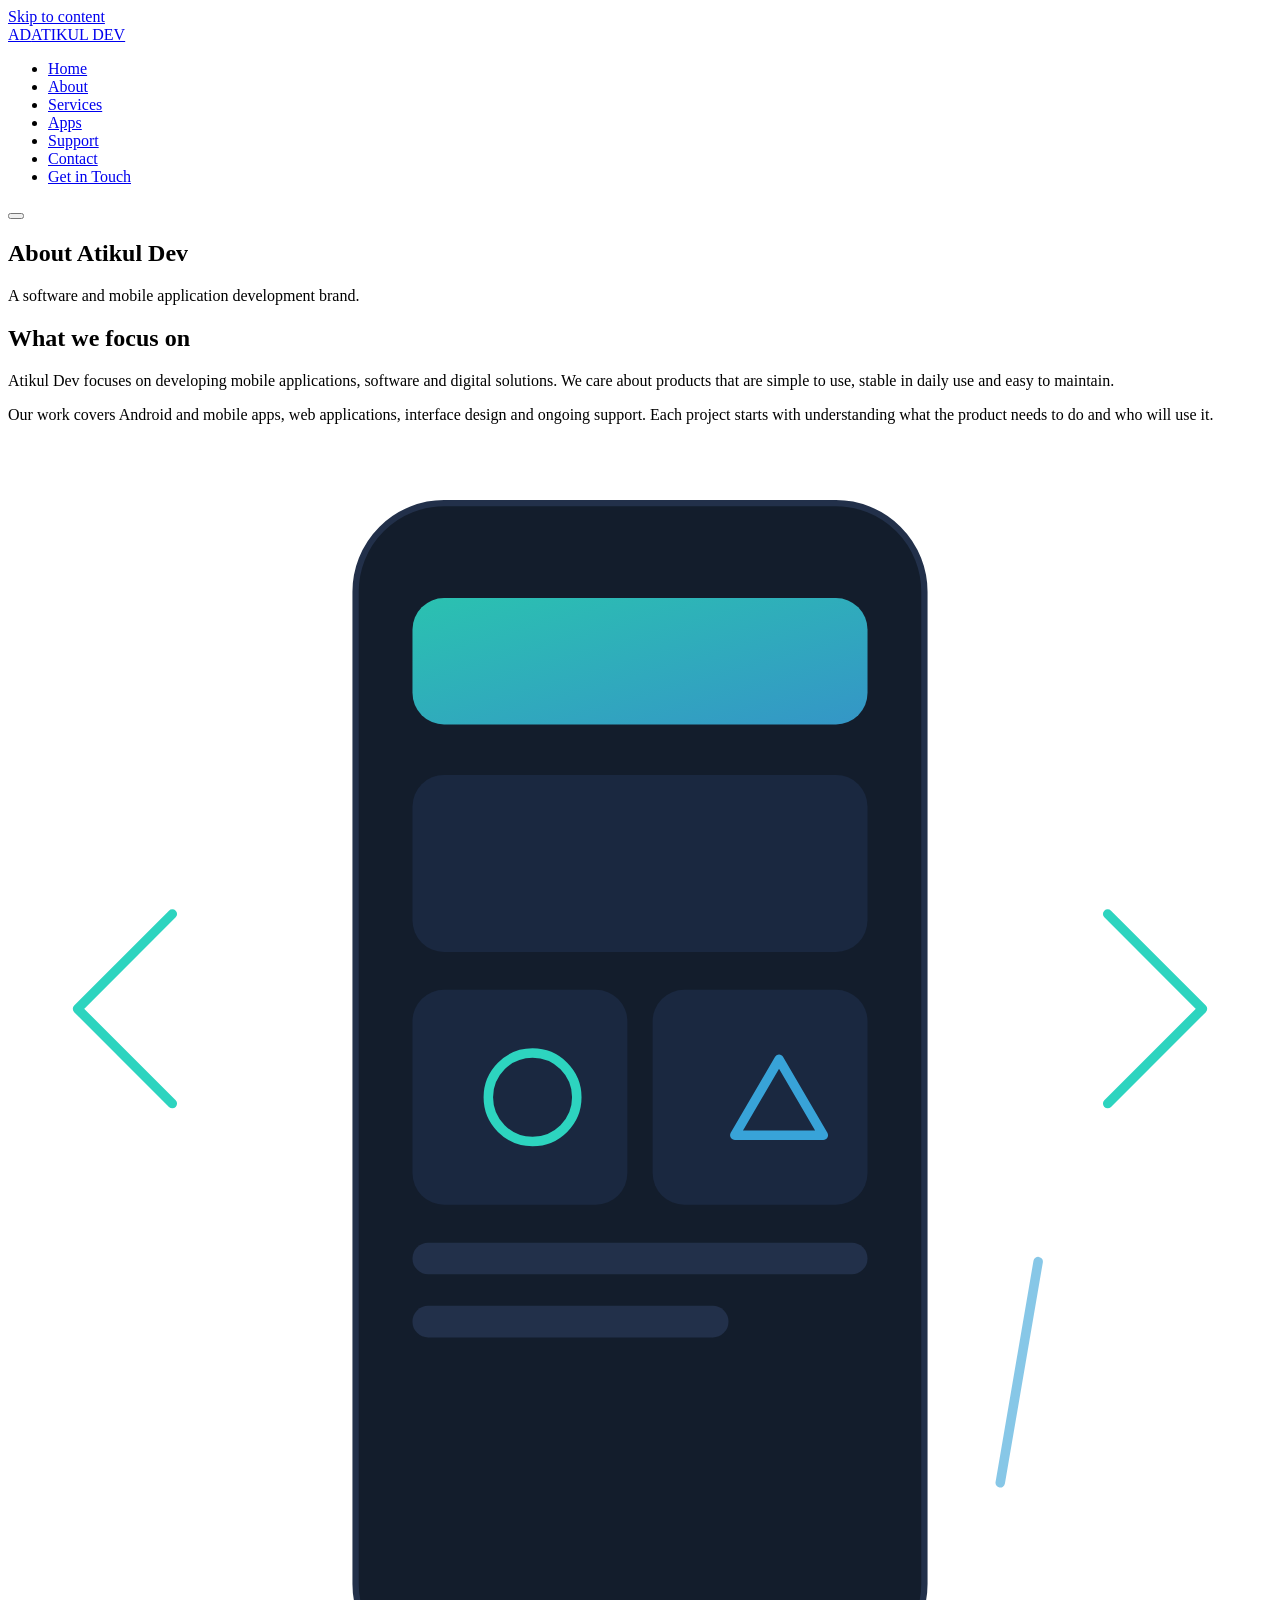
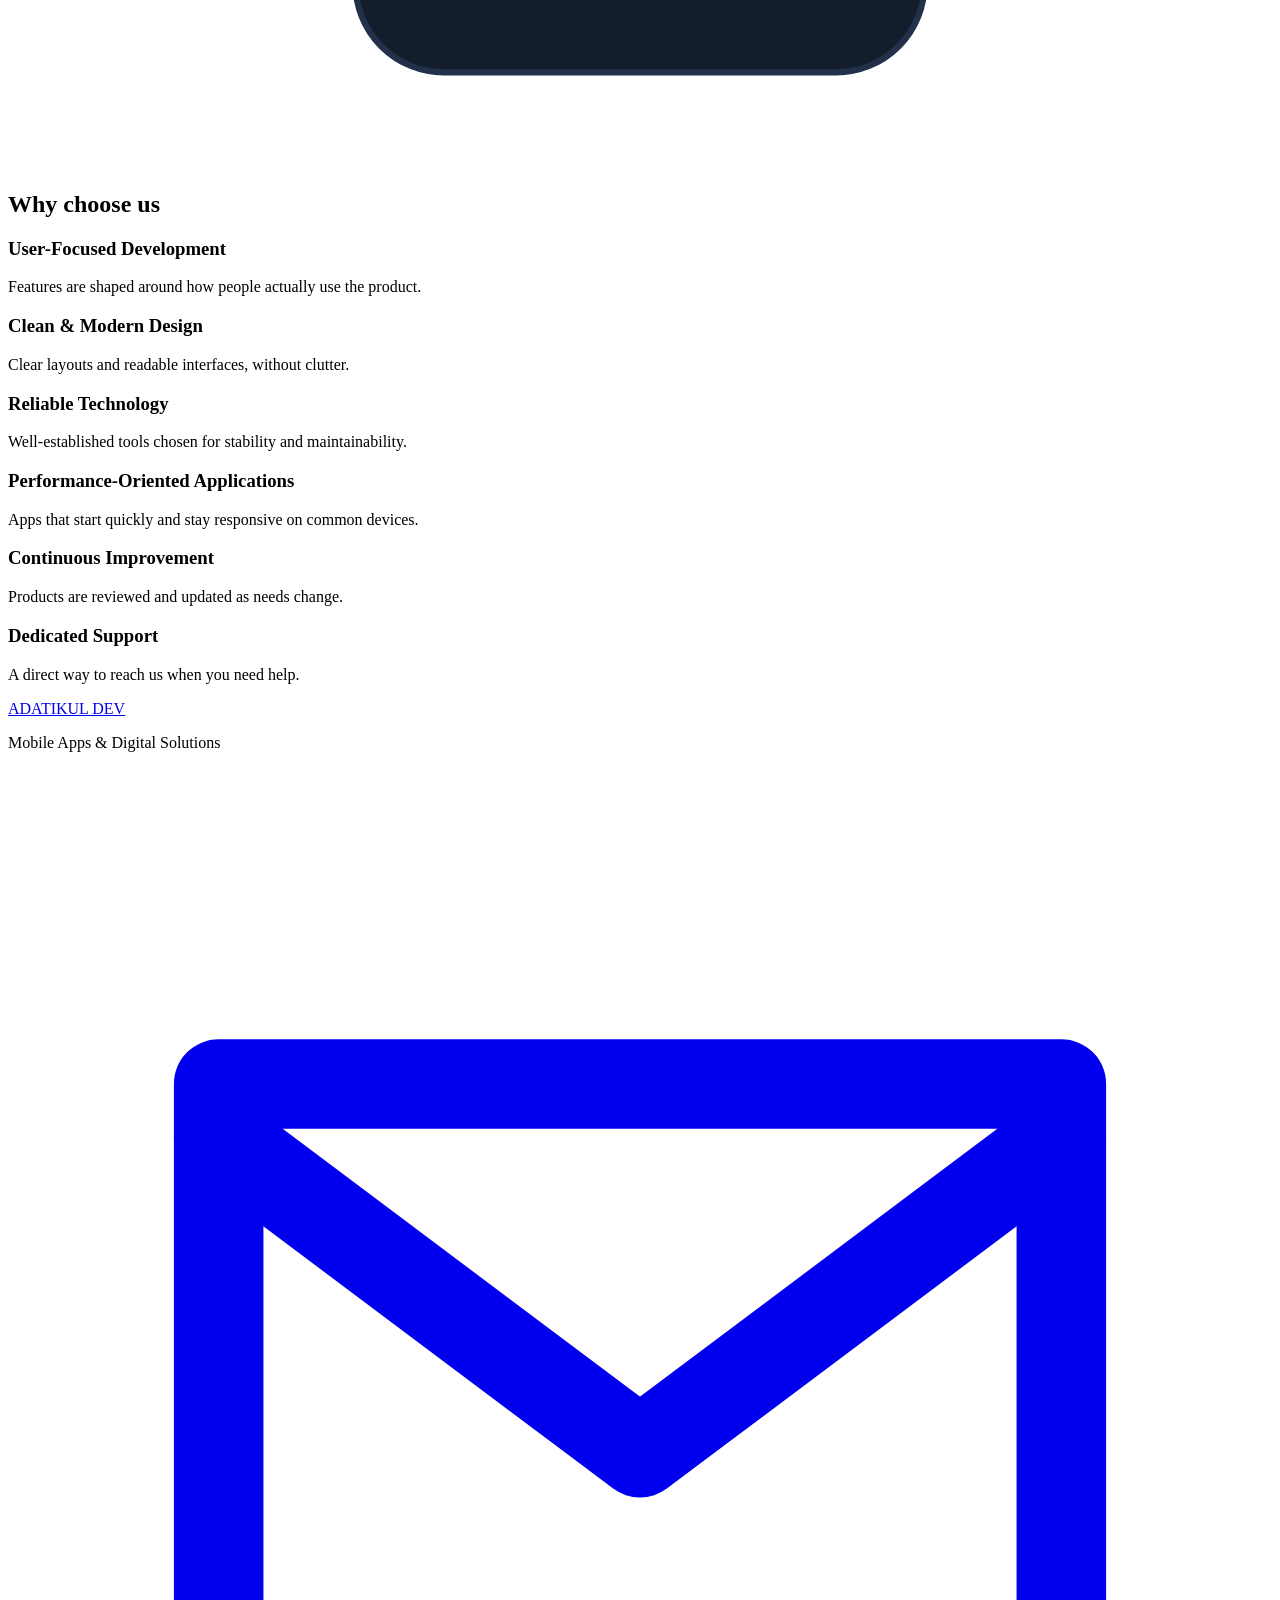
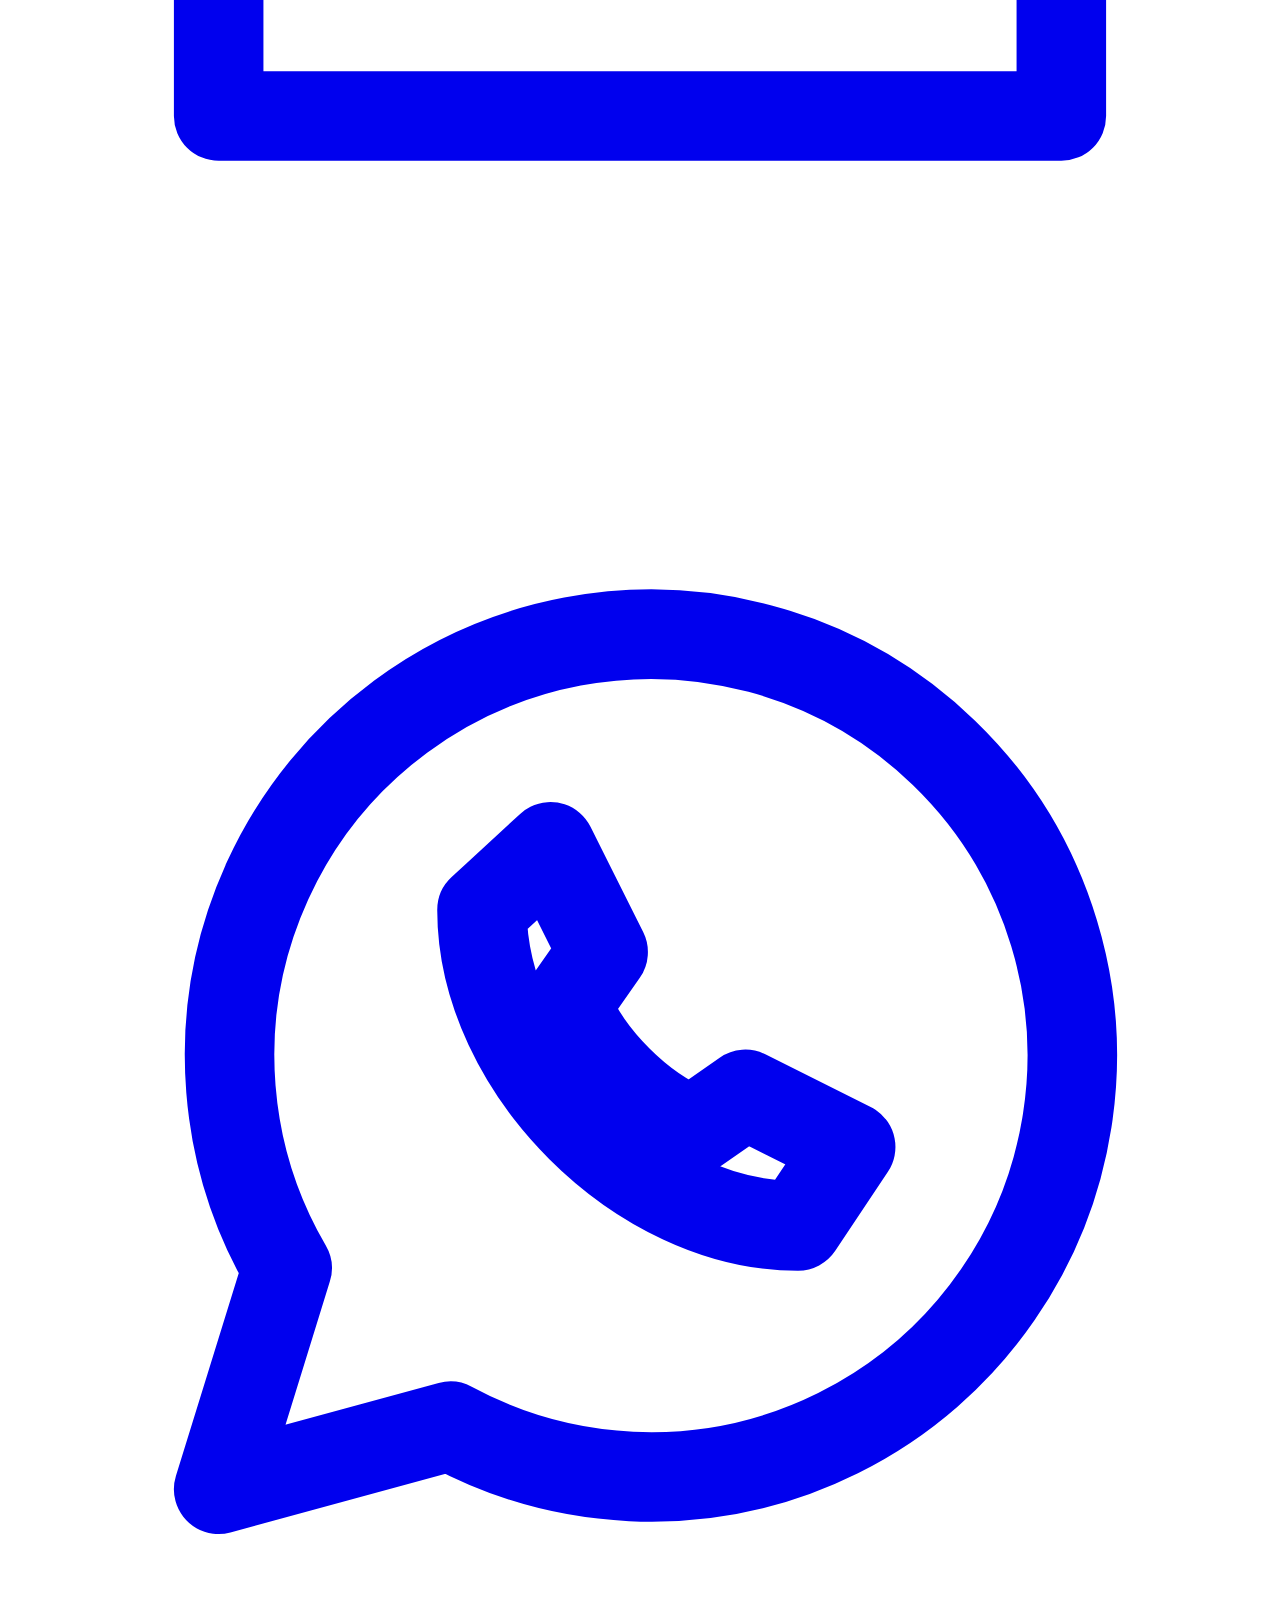
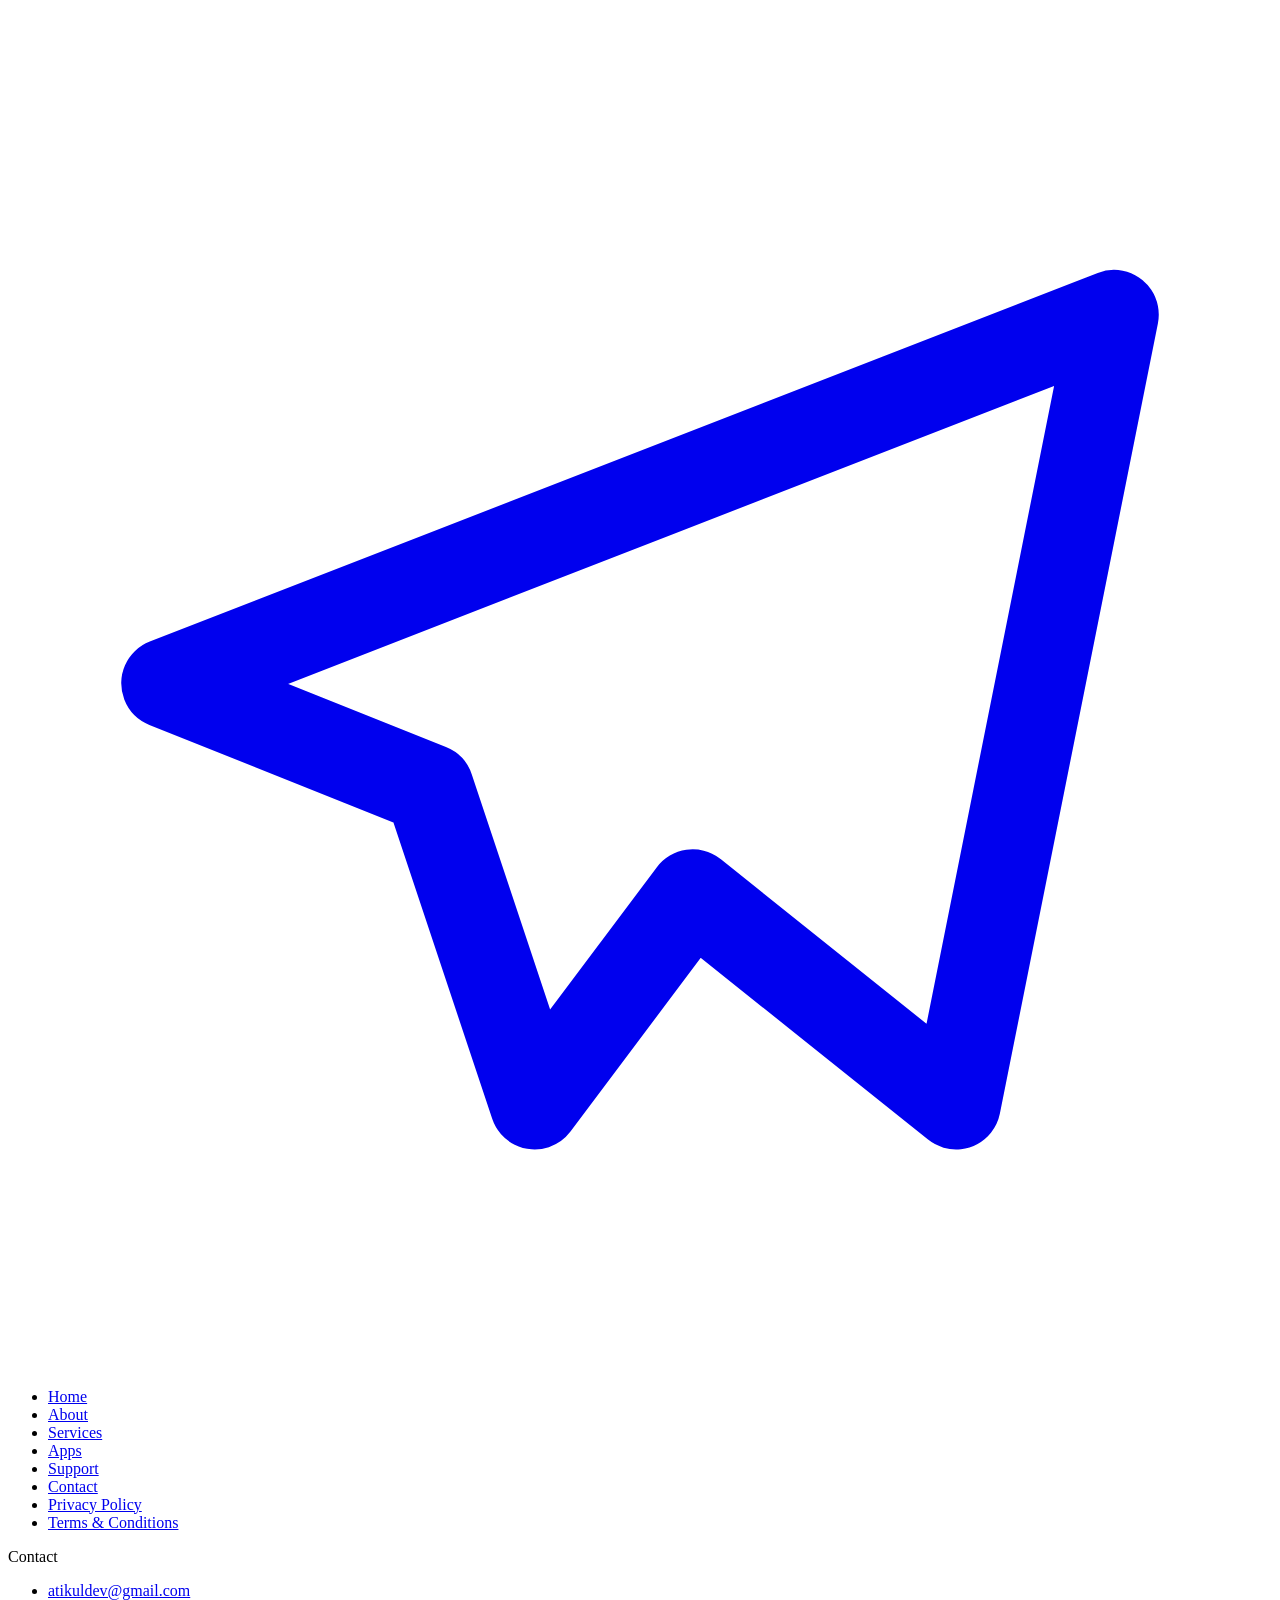
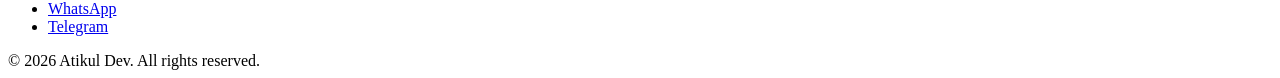
==== about.html @ 0af3aced "Add files via upload" ====
<!DOCTYPE html>
<html lang="en">
<head>
<meta charset="UTF-8">
<meta name="viewport" content="width=device-width, initial-scale=1">
<title>About Atikul Dev | Atikul Dev</title>
<meta name="description" content="Learn about Atikul Dev, a software and mobile application development brand.">
<link rel="canonical" href="https://YOUR_DOMAIN/about.html">
<meta property="og:type" content="website"><meta property="og:site_name" content="Atikul Dev">
<meta property="og:title" content="About Atikul Dev | Atikul Dev"><meta property="og:description" content="Learn about Atikul Dev, a software and mobile application development brand.">
<meta property="og:url" content="https://YOUR_DOMAIN/about.html">
<meta name="theme-color" content="#0b111a">
<link rel="icon" href="favicon.ico" sizes="any"><link rel="icon" href="assets/icons/favicon.svg" type="image/svg+xml">
<link rel="stylesheet" href="assets/css/style.css">
</head>
<body>
<a class="skip" href="#main">Skip to content</a>
<header class="site-header"><div class="wrap bar">
<a class="logo" href="index.html" aria-label="Atikul Dev home"><span class="mark" aria-hidden="true">AD</span>ATIKUL DEV</a>
<nav aria-label="Main navigation"><ul id="menu" class="menu"><li><a href="index.html">Home</a></li><li><a href="about.html" aria-current="page">About</a></li><li><a href="services.html">Services</a></li><li><a href="apps.html">Apps</a></li><li><a href="support.html">Support</a></li><li><a href="contact.html">Contact</a></li><li class="menu-cta"><a class="btn btn-sm" href="contact.html">Get in Touch</a></li></ul></nav>
<button class="burger" id="burger" aria-label="Open menu" aria-expanded="false" aria-controls="menu"><span></span><span></span><span></span></button>
</div></header>
<main id="main">

<section class="page-head"><div class="wrap"><h1>About Atikul Dev</h1><p class="lead">A software and mobile application development brand.</p></div></section>
<section class="section"><div class="wrap two"><div><h2>What we focus on</h2>
<p>Atikul Dev focuses on developing mobile applications, software and digital solutions. We care about products that are simple to use, stable in daily use and easy to maintain.</p>
<p>Our work covers Android and mobile apps, web applications, interface design and ongoing support. Each project starts with understanding what the product needs to do and who will use it.</p></div>
<div class="panel"><svg class="hero-art" viewBox="0 0 400 420" role="img" aria-label="Abstract illustration of a mobile app interface and code"><defs><linearGradient id="g" x1="0" y1="0" x2="1" y2="1"><stop offset="0" stop-color="#2dd4bf"/><stop offset="1" stop-color="#38a3d8"/></linearGradient></defs>
<rect x="110" y="20" width="180" height="370" rx="28" fill="#131d2c" stroke="#22304a" stroke-width="2"/><rect x="128" y="50" width="144" height="40" rx="10" fill="url(#g)" opacity=".9"/>
<rect x="128" y="106" width="144" height="56" rx="10" fill="#1a2840"/><rect x="128" y="174" width="68" height="68" rx="10" fill="#1a2840"/><rect x="204" y="174" width="68" height="68" rx="10" fill="#1a2840"/>
<rect x="128" y="254" width="144" height="10" rx="5" fill="#22304a"/><rect x="128" y="274" width="100" height="10" rx="5" fill="#22304a"/><circle cx="166" cy="208" r="14" fill="none" stroke="#2dd4bf" stroke-width="3"/><path d="M230 220l14-24 14 24z" fill="none" stroke="#38a3d8" stroke-width="3" stroke-linejoin="round"/>
<g fill="none" stroke="#2dd4bf" stroke-width="3" stroke-linecap="round" stroke-linejoin="round"><path d="M52 150l-30 30 30 30"/><path d="M348 150l30 30-30 30"/></g><path d="M326 260l-12 70" stroke="#38a3d8" stroke-width="3" stroke-linecap="round" opacity=".6"/></svg></div></div></section>
<section class="section alt" id="why"><div class="wrap"><h2>Why choose us</h2><div class="grid3">
<article class="card"><h3>User-Focused Development</h3><p>Features are shaped around how people actually use the product.</p></article>
<article class="card"><h3>Clean &amp; Modern Design</h3><p>Clear layouts and readable interfaces, without clutter.</p></article>
<article class="card"><h3>Reliable Technology</h3><p>Well-established tools chosen for stability and maintainability.</p></article>
<article class="card"><h3>Performance-Oriented Applications</h3><p>Apps that start quickly and stay responsive on common devices.</p></article>
<article class="card"><h3>Continuous Improvement</h3><p>Products are reviewed and updated as needs change.</p></article>
<article class="card"><h3>Dedicated Support</h3><p>A direct way to reach us when you need help.</p></article></div></div></section>
</main>
<footer class="site-footer"><div class="wrap fgrid">
<div><a class="logo" href="index.html"><span class="mark" aria-hidden="true">AD</span>ATIKUL DEV</a><p class="muted">Mobile Apps &amp; Digital Solutions</p>
<div class="social"><a href="mailto:atikuldev@gmail.com" aria-label="Email"><svg class="ic" viewBox="0 0 24 24" fill="none" stroke="currentColor" stroke-width="1.700" stroke-linecap="round" stroke-linejoin="round" aria-hidden="true"><path d="M4 6h16v12H4z"/><path d="m4 7 8 6 8-6"/></svg></a><a href="https://wa.me/8801632938703" aria-label="WhatsApp" rel="noopener"><svg class="ic" viewBox="0 0 24 24" fill="none" stroke="currentColor" stroke-width="1.700" stroke-linecap="round" stroke-linejoin="round" aria-hidden="true"><path d="M4 20l1.3-4.2A8 8 0 1 1 8.4 18.8z"/><path d="M9 9c0 3 3 6 6 6l1-1.5-2-1-1 .7c-1-.4-2-1.4-2.400-2.400l.7-1-1-2z"/></svg></a><a href="https://t.me/atikuldev" aria-label="Telegram" rel="noopener"><svg class="ic" viewBox="0 0 24 24" fill="none" stroke="currentColor" stroke-width="1.700" stroke-linecap="round" stroke-linejoin="round" aria-hidden="true"><path d="M21 4 3 11l5 2 2 6 3-4 5 4z"/></svg></a></div></div>
<nav aria-label="Footer navigation"><ul class="flinks"><li><a href="index.html">Home</a></li><li><a href="about.html">About</a></li><li><a href="services.html">Services</a></li><li><a href="apps.html">Apps</a></li><li><a href="support.html">Support</a></li><li><a href="contact.html">Contact</a></li><li><a href="privacy-policy.html">Privacy Policy</a></li><li><a href="terms.html">Terms &amp; Conditions</a></li></ul></nav>
<div><p class="fh">Contact</p><ul class="flinks"><li><a href="mailto:atikuldev@gmail.com">atikuldev@gmail.com</a></li><li><a href="https://wa.me/8801632938703" rel="noopener">WhatsApp</a></li><li><a href="https://t.me/atikuldev" rel="noopener">Telegram</a></li></ul></div>
</div><div class="wrap copy">&copy; 2026 Atikul Dev. All rights reserved.</div></footer>
<script src="assets/js/script.js" defer></script>
</body></html>
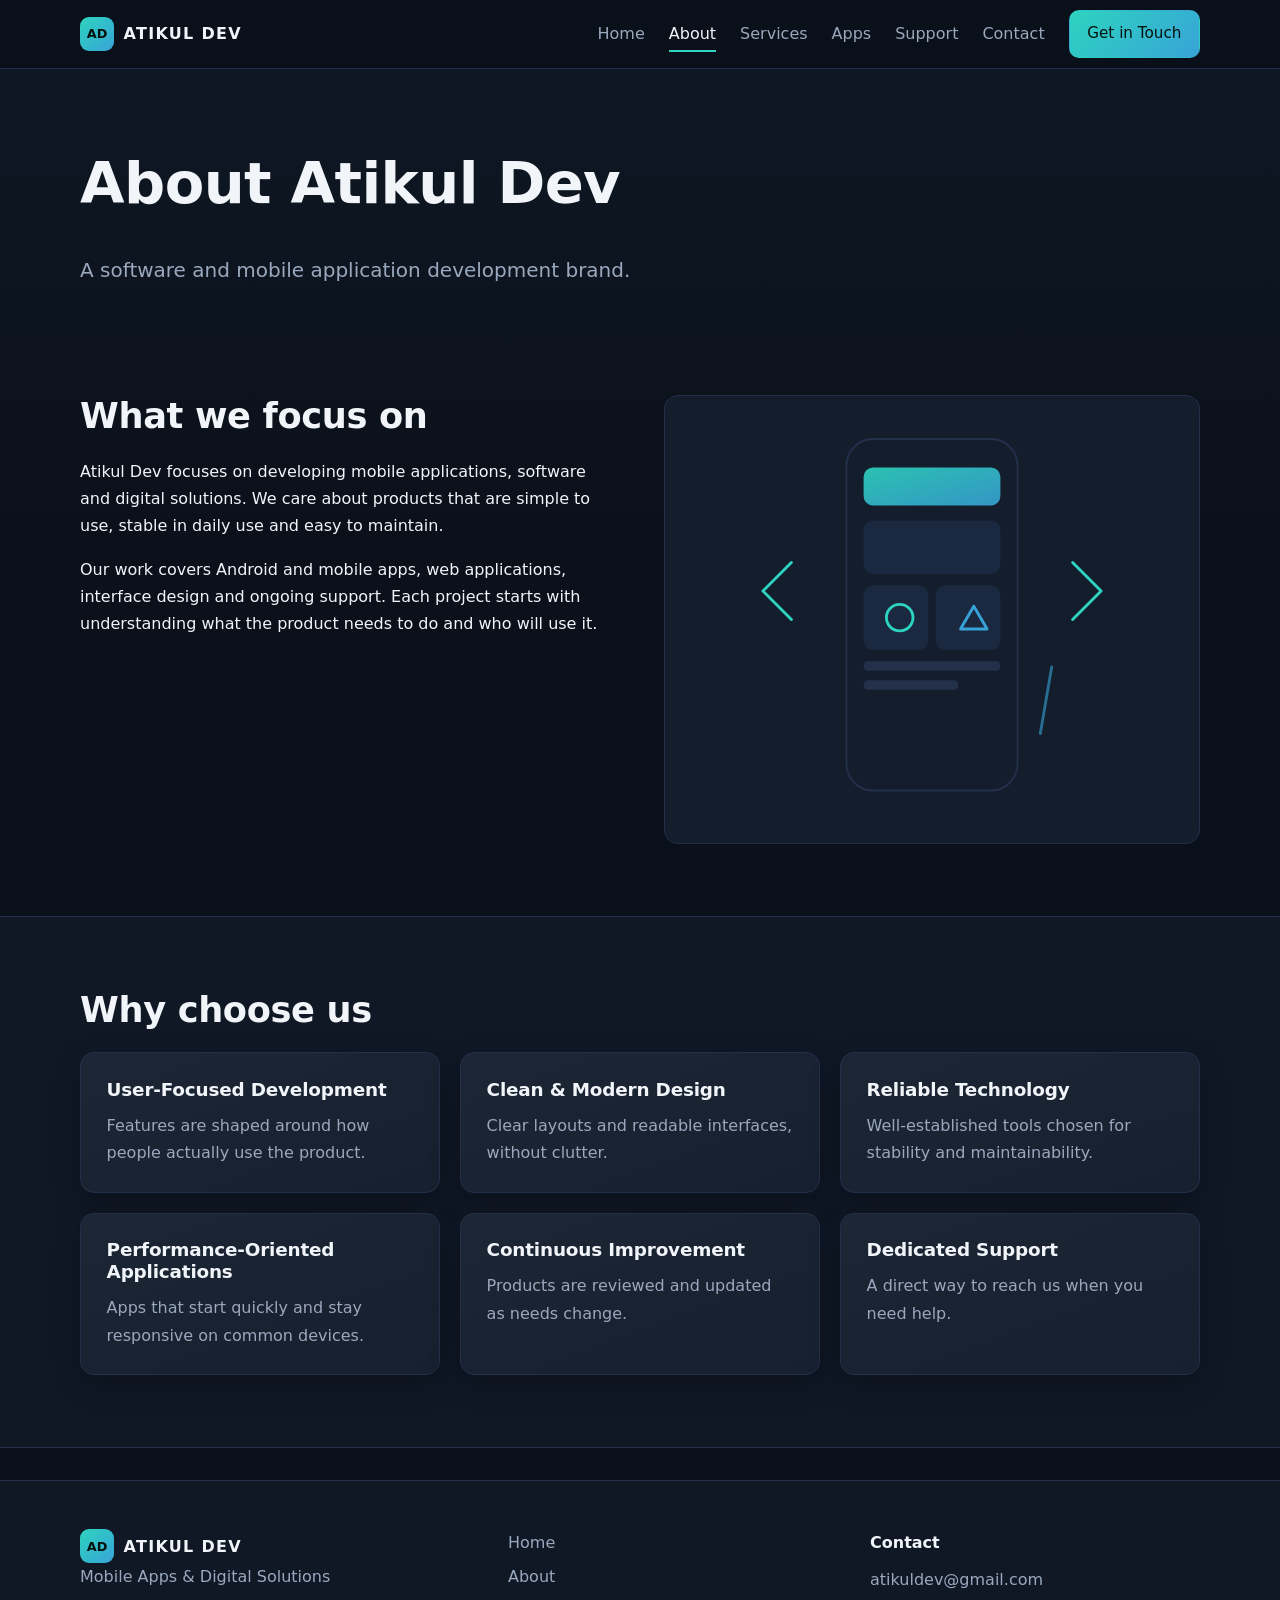
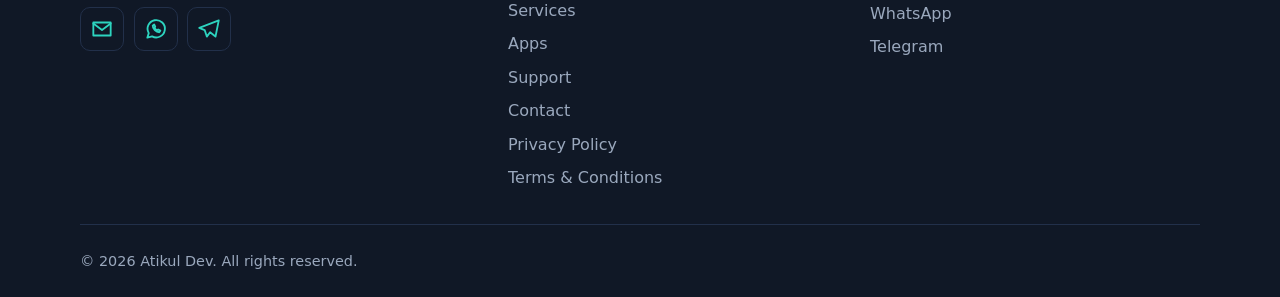
==== commit e9e8297d: "Add files via upload" ====
--- a/about.html
+++ b/about.html
@@ -5,10 +5,10 @@
 <meta name="viewport" content="width=device-width, initial-scale=1">
 <title>About Atikul Dev | Atikul Dev</title>
 <meta name="description" content="Learn about Atikul Dev, a software and mobile application development brand.">
-<link rel="canonical" href="https://YOUR_DOMAIN/about.html">
+<link rel="canonical" href="https://atikuldev.online/about.html">
 <meta property="og:type" content="website"><meta property="og:site_name" content="Atikul Dev">
 <meta property="og:title" content="About Atikul Dev | Atikul Dev"><meta property="og:description" content="Learn about Atikul Dev, a software and mobile application development brand.">
-<meta property="og:url" content="https://YOUR_DOMAIN/about.html">
+<meta property="og:url" content="https://atikuldev.online/about.html">
 <meta name="theme-color" content="#0b111a">
 <link rel="icon" href="favicon.ico" sizes="any"><link rel="icon" href="assets/icons/favicon.svg" type="image/svg+xml">
 <link rel="stylesheet" href="assets/css/style.css">
--- a/assets/css/style.css
+++ b/assets/css/style.css
@@ -0,0 +1,55 @@
+/* ATIKUL DEV – main stylesheet. Colors are CSS variables: edit them here. */
+:root{--bg:#0b111a;--bg2:#101826;--card:#131d2c;--line:#22304a;--text:#f1f5f9;--muted:#9aa8bd;--accent:#2dd4bf;--accent2:#38a3d8;--r:14px}
+*{box-sizing:border-box}html{scroll-behavior:smooth;-webkit-text-size-adjust:100%}
+body{margin:0;background:var(--bg);color:var(--text);font:400 1rem/1.7 "Segoe UI",system-ui,-apple-system,Roboto,"Helvetica Neue",Arial,sans-serif;overflow-x:hidden;
+background-image:linear-gradient(180deg,#0f1826 0,#0b111a 520px)}
+img,svg{max-width:100%}a{color:var(--accent);text-underline-offset:3px}
+h1,h2,h3{line-height:1.2;margin:0 0 .6em;letter-spacing:-.01em}
+h1{font-size:clamp(2rem,6vw,3.6rem);font-weight:700}h2{font-size:clamp(1.5rem,3.5vw,2.2rem)}h3{font-size:1.15rem}
+p{margin:0 0 1em;max-width:68ch}.muted{color:var(--muted)}
+.wrap{width:min(1120px,100% - 2rem);margin-inline:auto}.narrow{max-width:760px}
+:focus-visible{outline:3px solid var(--accent);outline-offset:3px;border-radius:4px}
+.skip{position:absolute;left:-999px;top:8px;background:var(--accent);color:#04120d;padding:.5rem 1rem;z-index:100}.skip:focus{left:8px}
+.site-header{position:sticky;top:0;z-index:50;background:rgba(11,17,26,.88);backdrop-filter:blur(12px);-webkit-backdrop-filter:blur(12px);border-bottom:1px solid var(--line)}
+.bar{display:flex;align-items:center;justify-content:space-between;min-height:68px}
+.logo{display:inline-flex;align-items:center;gap:.6rem;font-weight:700;letter-spacing:.08em;color:var(--text);text-decoration:none}
+.mark{display:grid;place-items:center;width:34px;height:34px;border-radius:9px;background:linear-gradient(135deg,var(--accent),var(--accent2));color:#04120d;font-size:.8rem;letter-spacing:0}
+.menu{display:flex;align-items:center;gap:1.5rem;list-style:none;margin:0;padding:0}
+.menu a:not(.btn){color:var(--muted);text-decoration:none;padding:.4rem 0;border-bottom:2px solid transparent}
+.menu a:not(.btn):hover,.menu a[aria-current=page]{color:var(--text);border-color:var(--accent)}
+.btn{display:inline-block;background:linear-gradient(135deg,var(--accent),var(--accent2));color:#04120d;font:600 1rem/1 inherit;padding:.95rem 1.5rem;border-radius:10px;border:1px solid transparent;text-decoration:none;cursor:pointer;min-height:46px;transition:transform .2s,box-shadow .2s}
+.btn:hover{transform:translateY(-2px);box-shadow:0 8px 24px rgba(34,166,179,.25)}
+.btn-ghost{background:transparent;color:var(--text);border-color:var(--line)}.btn-ghost:hover{border-color:var(--accent);box-shadow:none}
+.btn-sm{padding:.65rem 1.1rem;min-height:40px;font-size:.95rem}.btn-ic{display:inline-flex;align-items:center;gap:.6rem}
+.ic{width:26px;height:26px;color:var(--accent);flex:none}.btn-ic .ic{width:20px;height:20px}
+.burger{display:none;background:none;border:1px solid var(--line);border-radius:10px;width:46px;height:46px;cursor:pointer;padding:0;flex-direction:column;justify-content:center;align-items:center;gap:5px}
+.burger span{width:22px;height:2px;background:var(--text);transition:.25s}
+.burger[aria-expanded=true] span:nth-child(1){transform:translateY(7px) rotate(45deg)}.burger[aria-expanded=true] span:nth-child(2){opacity:0}.burger[aria-expanded=true] span:nth-child(3){transform:translateY(-7px) rotate(-45deg)}
+.hero{padding:clamp(3rem,9vw,7rem) 0}.hgrid{display:grid;grid-template-columns:1.15fr .85fr;gap:3rem;align-items:center}
+.lead{font-size:clamp(1.05rem,2vw,1.25rem);color:var(--muted)}.actions{display:flex;flex-wrap:wrap;gap:.9rem;margin-top:1.8rem}
+.hero-art{width:100%;max-width:380px;height:auto;display:block;margin-inline:auto;animation:float 7s ease-in-out infinite}
+@keyframes float{50%{transform:translateY(-10px)}}
+.page-head{padding:clamp(2.5rem,7vw,5rem) 0 1rem}.section{padding:clamp(2.5rem,6vw,4.5rem) 0}.alt{background:var(--bg2);border-block:1px solid var(--line)}
+.grid3{display:grid;grid-template-columns:repeat(auto-fit,minmax(min(100%,280px),1fr));gap:1.25rem}
+.card{background:linear-gradient(160deg,rgba(255,255,255,.04),rgba(255,255,255,.01)),var(--card);border:1px solid var(--line);border-radius:var(--r);padding:1.6rem;box-shadow:0 10px 30px rgba(0,0,0,.25);transition:border-color .2s}
+.card:hover{border-color:rgba(52,211,153,.5)}.card p{color:var(--muted);margin:0}.card .ic{margin-bottom:.9rem}
+.link-card{display:block;color:inherit;text-decoration:none;overflow-wrap:anywhere}
+.app .meta{margin:1rem 0}.app-icon{width:56px;height:56px;border-radius:14px;border:1px dashed var(--line);display:grid;place-items:center;margin-bottom:1rem}.app-icon .ic{margin:0}
+.more{margin-top:1.5rem}.note{margin-top:1.5rem;color:var(--muted);font-size:.92rem}
+.two{display:grid;grid-template-columns:1fr 1fr;gap:3rem;align-items:start}.panel{background:var(--card);border:1px solid var(--line);border-radius:var(--r);padding:1.5rem}
+.stack{display:flex;flex-direction:column;gap:.8rem;max-width:260px}
+.form{background:var(--card);border:1px solid var(--line);border-radius:var(--r);padding:1.5rem}
+.field{margin-bottom:1.1rem}label{display:block;font-weight:600;margin-bottom:.4rem}
+input,textarea{width:100%;background:var(--bg);color:var(--text);border:1px solid var(--line);border-radius:10px;padding:.8rem 1rem;font:inherit;min-height:46px}
+input[aria-invalid=true],textarea[aria-invalid=true]{border-color:#f87171}.err{display:block;color:#fca5a5;font-size:.88rem;min-height:1.2em}.status{margin:1rem 0 0;color:var(--accent)}
+.legal h2{font-size:1.35rem;margin-top:2rem}
+.site-footer{border-top:1px solid var(--line);background:var(--bg2);margin-top:2rem;padding-top:3rem}
+.fgrid{display:grid;grid-template-columns:1.2fr 1fr 1fr;gap:2rem}.flinks{list-style:none;margin:0;padding:0;display:grid;gap:.4rem}.flinks a{color:var(--muted);text-decoration:none;overflow-wrap:anywhere}.flinks a:hover{color:var(--accent)}
+.fh{font-weight:600;margin-bottom:.6rem}.social{display:flex;gap:.6rem}.social a{width:44px;height:44px;border:1px solid var(--line);border-radius:10px;display:grid;place-items:center}.social a:hover{border-color:var(--accent)}.social .ic{margin:0}
+.copy{padding:1.5rem 0;margin-top:2rem;border-top:1px solid var(--line);color:var(--muted);font-size:.9rem}
+@media(max-width:900px){.hgrid,.two,.fgrid{grid-template-columns:1fr}.hero-visual{order:-1}.hero-art{max-width:260px}.fgrid{gap:1.8rem}}
+@media(max-width:820px){.burger{display:flex}
+.menu{position:absolute;left:0;right:0;top:100%;flex-direction:column;align-items:stretch;gap:0;background:var(--bg);border-bottom:1px solid var(--line);padding:.5rem 1rem 1rem;display:none}
+.menu.open{display:flex}.menu li a:not(.btn){display:block;padding:.9rem .25rem;border-bottom:1px solid var(--line)}.menu-cta{margin-top:.8rem}.menu-cta .btn{display:block;text-align:center}}
+@media(max-width:380px){.actions .btn{width:100%;text-align:center}.card{padding:1.2rem}}
+@media(prefers-reduced-motion:reduce){*{animation:none!important;transition:none!important;scroll-behavior:auto!important}}
